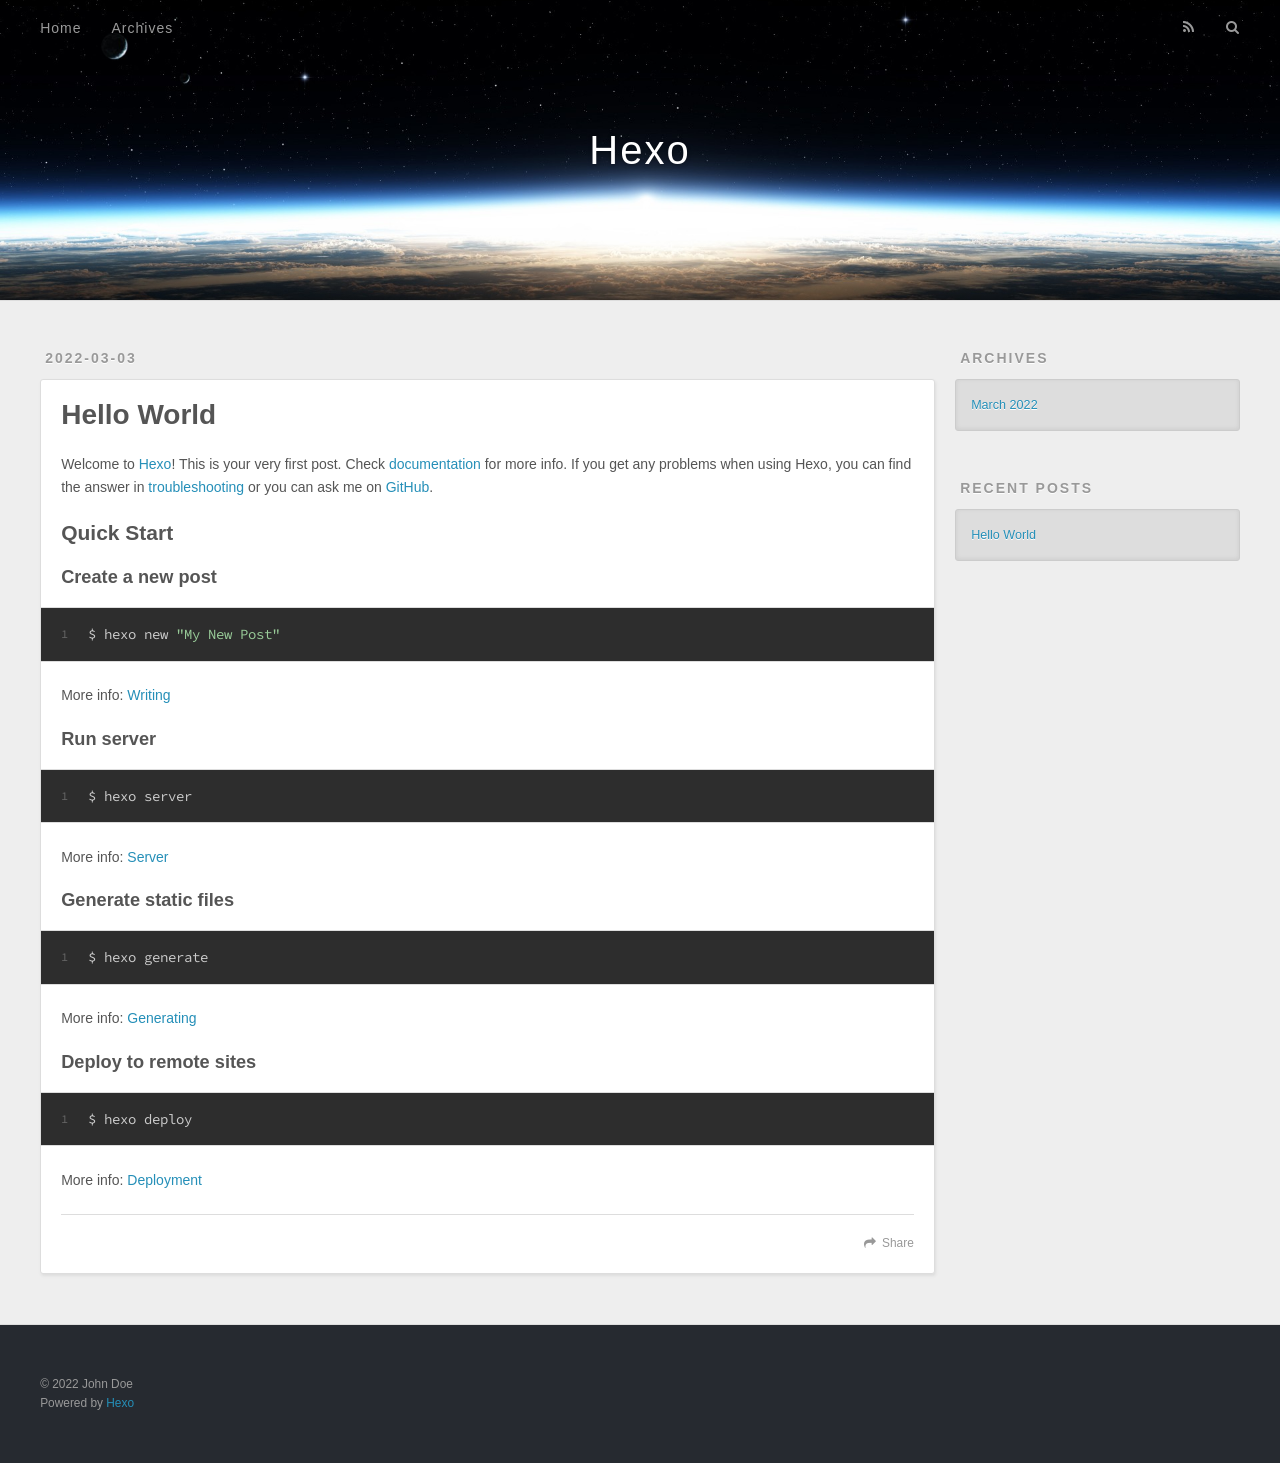
==== index.html @ c154c204 "Site updated: 2022-03-03 16:54:44" ====
<!DOCTYPE html>
<html>
<head>
  <meta charset="utf-8">
  

  
  <title>Hexo</title>
  <meta name="viewport" content="width=device-width, initial-scale=1, maximum-scale=1">
  <meta property="og:type" content="website">
<meta property="og:title" content="Hexo">
<meta property="og:url" content="http://example.com/index.html">
<meta property="og:site_name" content="Hexo">
<meta property="og:locale" content="en_US">
<meta property="article:author" content="John Doe">
<meta name="twitter:card" content="summary">
  
    <link rel="alternate" href="/atom.xml" title="Hexo" type="application/atom+xml">
  
  
    <link rel="icon" href="/favicon.png">
  
  
    <link href="//fonts.googleapis.com/css?family=Source+Code+Pro" rel="stylesheet" type="text/css">
  
  
<link rel="stylesheet" href="/css/style.css">

<meta name="generator" content="Hexo 5.4.1"></head>

<body>
  <div id="container">
    <div id="wrap">
      <header id="header">
  <div id="banner"></div>
  <div id="header-outer" class="outer">
    <div id="header-title" class="inner">
      <h1 id="logo-wrap">
        <a href="/" id="logo">Hexo</a>
      </h1>
      
    </div>
    <div id="header-inner" class="inner">
      <nav id="main-nav">
        <a id="main-nav-toggle" class="nav-icon"></a>
        
          <a class="main-nav-link" href="/">Home</a>
        
          <a class="main-nav-link" href="/archives">Archives</a>
        
      </nav>
      <nav id="sub-nav">
        
          <a id="nav-rss-link" class="nav-icon" href="/atom.xml" title="RSS Feed"></a>
        
        <a id="nav-search-btn" class="nav-icon" title="Search"></a>
      </nav>
      <div id="search-form-wrap">
        <form action="//google.com/search" method="get" accept-charset="UTF-8" class="search-form"><input type="search" name="q" class="search-form-input" placeholder="Search"><button type="submit" class="search-form-submit">&#xF002;</button><input type="hidden" name="sitesearch" value="http://example.com"></form>
      </div>
    </div>
  </div>
</header>
      <div class="outer">
        <section id="main">
  
    <article id="post-hello-world" class="article article-type-post" itemscope itemprop="blogPost">
  <div class="article-meta">
    <a href="/2022/03/03/hello-world/" class="article-date">
  <time datetime="2022-03-03T08:33:36.759Z" itemprop="datePublished">2022-03-03</time>
</a>
    
  </div>
  <div class="article-inner">
    
    
      <header class="article-header">
        
  
    <h1 itemprop="name">
      <a class="article-title" href="/2022/03/03/hello-world/">Hello World</a>
    </h1>
  

      </header>
    
    <div class="article-entry" itemprop="articleBody">
      
        <p>Welcome to <a target="_blank" rel="noopener" href="https://hexo.io/">Hexo</a>! This is your very first post. Check <a target="_blank" rel="noopener" href="https://hexo.io/docs/">documentation</a> for more info. If you get any problems when using Hexo, you can find the answer in <a target="_blank" rel="noopener" href="https://hexo.io/docs/troubleshooting.html">troubleshooting</a> or you can ask me on <a target="_blank" rel="noopener" href="https://github.com/hexojs/hexo/issues">GitHub</a>.</p>
<h2 id="Quick-Start"><a href="#Quick-Start" class="headerlink" title="Quick Start"></a>Quick Start</h2><h3 id="Create-a-new-post"><a href="#Create-a-new-post" class="headerlink" title="Create a new post"></a>Create a new post</h3><figure class="highlight bash"><table><tr><td class="gutter"><pre><span class="line">1</span><br></pre></td><td class="code"><pre><span class="line">$ hexo new <span class="string">&quot;My New Post&quot;</span></span><br></pre></td></tr></table></figure>

<p>More info: <a target="_blank" rel="noopener" href="https://hexo.io/docs/writing.html">Writing</a></p>
<h3 id="Run-server"><a href="#Run-server" class="headerlink" title="Run server"></a>Run server</h3><figure class="highlight bash"><table><tr><td class="gutter"><pre><span class="line">1</span><br></pre></td><td class="code"><pre><span class="line">$ hexo server</span><br></pre></td></tr></table></figure>

<p>More info: <a target="_blank" rel="noopener" href="https://hexo.io/docs/server.html">Server</a></p>
<h3 id="Generate-static-files"><a href="#Generate-static-files" class="headerlink" title="Generate static files"></a>Generate static files</h3><figure class="highlight bash"><table><tr><td class="gutter"><pre><span class="line">1</span><br></pre></td><td class="code"><pre><span class="line">$ hexo generate</span><br></pre></td></tr></table></figure>

<p>More info: <a target="_blank" rel="noopener" href="https://hexo.io/docs/generating.html">Generating</a></p>
<h3 id="Deploy-to-remote-sites"><a href="#Deploy-to-remote-sites" class="headerlink" title="Deploy to remote sites"></a>Deploy to remote sites</h3><figure class="highlight bash"><table><tr><td class="gutter"><pre><span class="line">1</span><br></pre></td><td class="code"><pre><span class="line">$ hexo deploy</span><br></pre></td></tr></table></figure>

<p>More info: <a target="_blank" rel="noopener" href="https://hexo.io/docs/one-command-deployment.html">Deployment</a></p>

      
    </div>
    <footer class="article-footer">
      <a data-url="http://example.com/2022/03/03/hello-world/" data-id="cl0ar4oyp0000scsset8o6b1f" class="article-share-link">Share</a>
      
      
    </footer>
  </div>
  
</article>


  


</section>
        
          <aside id="sidebar">
  
    

  
    

  
    
  
    
  <div class="widget-wrap">
    <h3 class="widget-title">Archives</h3>
    <div class="widget">
      <ul class="archive-list"><li class="archive-list-item"><a class="archive-list-link" href="/archives/2022/03/">March 2022</a></li></ul>
    </div>
  </div>


  
    
  <div class="widget-wrap">
    <h3 class="widget-title">Recent Posts</h3>
    <div class="widget">
      <ul>
        
          <li>
            <a href="/2022/03/03/hello-world/">Hello World</a>
          </li>
        
      </ul>
    </div>
  </div>

  
</aside>
        
      </div>
      <footer id="footer">
  
  <div class="outer">
    <div id="footer-info" class="inner">
      &copy; 2022 John Doe<br>
      Powered by <a href="http://hexo.io/" target="_blank">Hexo</a>
    </div>
  </div>
</footer>
    </div>
    <nav id="mobile-nav">
  
    <a href="/" class="mobile-nav-link">Home</a>
  
    <a href="/archives" class="mobile-nav-link">Archives</a>
  
</nav>
    

<script src="//ajax.googleapis.com/ajax/libs/jquery/2.0.3/jquery.min.js"></script>


  
<link rel="stylesheet" href="/fancybox/jquery.fancybox.css">

  
<script src="/fancybox/jquery.fancybox.pack.js"></script>




<script src="/js/script.js"></script>




  </div>
</body>
</html>
---- css/style.css ----
body {
  width: 100%;
}
body:before,
body:after {
  content: "";
  display: table;
}
body:after {
  clear: both;
}
html,
body,
div,
span,
applet,
object,
iframe,
h1,
h2,
h3,
h4,
h5,
h6,
p,
blockquote,
pre,
a,
abbr,
acronym,
address,
big,
cite,
code,
del,
dfn,
em,
img,
ins,
kbd,
q,
s,
samp,
small,
strike,
strong,
sub,
sup,
tt,
var,
dl,
dt,
dd,
ol,
ul,
li,
fieldset,
form,
label,
legend,
table,
caption,
tbody,
tfoot,
thead,
tr,
th,
td {
  margin: 0;
  padding: 0;
  border: 0;
  outline: 0;
  font-weight: inherit;
  font-style: inherit;
  font-family: inherit;
  font-size: 100%;
  vertical-align: baseline;
}
body {
  line-height: 1;
  color: #000;
  background: #fff;
}
ol,
ul {
  list-style: none;
}
table {
  border-collapse: separate;
  border-spacing: 0;
  vertical-align: middle;
}
caption,
th,
td {
  text-align: left;
  font-weight: normal;
  vertical-align: middle;
}
a img {
  border: none;
}
input,
button {
  margin: 0;
  padding: 0;
}
input::-moz-focus-inner,
button::-moz-focus-inner {
  border: 0;
  padding: 0;
}
@font-face {
  font-family: FontAwesome;
  font-style: normal;
  font-weight: normal;
  src: url("fonts/fontawesome-webfont.eot?v=#4.0.3");
  src: url("fonts/fontawesome-webfont.eot?#iefix&v=#4.0.3") format("embedded-opentype"), url("fonts/fontawesome-webfont.woff?v=#4.0.3") format("woff"), url("fonts/fontawesome-webfont.ttf?v=#4.0.3") format("truetype"), url("fonts/fontawesome-webfont.svg#fontawesomeregular?v=#4.0.3") format("svg");
}
html,
body,
#container {
  height: 100%;
}
body {
  background: #eee;
  font: 14px -apple-system, BlinkMacSystemFont, "Segoe UI", "Roboto", "Oxygen", "Ubuntu", "Cantarell", "Fira Sans", "Droid Sans", "Helvetica Neue", sans-serif;
  -webkit-text-size-adjust: 100%;
}
.outer {
  max-width: 1220px;
  margin: 0 auto;
  padding: 0 20px;
}
.outer:before,
.outer:after {
  content: "";
  display: table;
}
.outer:after {
  clear: both;
}
.inner {
  display: inline;
  float: left;
  width: 98.33333333333333%;
  margin: 0 0.833333333333333%;
}
.left,
.alignleft {
  float: left;
}
.right,
.alignright {
  float: right;
}
.clear {
  clear: both;
}
#container {
  position: relative;
}
.mobile-nav-on {
  overflow: hidden;
}
#wrap {
  height: 100%;
  width: 100%;
  position: absolute;
  top: 0;
  left: 0;
  -webkit-transition: 0.2s ease-out;
  -moz-transition: 0.2s ease-out;
  -ms-transition: 0.2s ease-out;
  transition: 0.2s ease-out;
  z-index: 1;
  background: #eee;
}
.mobile-nav-on #wrap {
  left: 280px;
}
@media screen and (min-width: 768px) {
  #main {
    display: inline;
    float: left;
    width: 73.33333333333333%;
    margin: 0 0.833333333333333%;
  }
}
.article-date,
.article-category-link,
.archive-year,
.widget-title {
  text-decoration: none;
  text-transform: uppercase;
  letter-spacing: 2px;
  color: #999;
  margin-bottom: 1em;
  margin-left: 5px;
  line-height: 1em;
  text-shadow: 0 1px #fff;
  font-weight: bold;
}
.article-inner,
.archive-article-inner {
  background: #fff;
  -webkit-box-shadow: 1px 2px 3px #ddd;
  box-shadow: 1px 2px 3px #ddd;
  border: 1px solid #ddd;
  border-radius: 3px;
}
.article-entry h1,
.widget h1 {
  font-size: 2em;
}
.article-entry h2,
.widget h2 {
  font-size: 1.5em;
}
.article-entry h3,
.widget h3 {
  font-size: 1.3em;
}
.article-entry h4,
.widget h4 {
  font-size: 1.2em;
}
.article-entry h5,
.widget h5 {
  font-size: 1em;
}
.article-entry h6,
.widget h6 {
  font-size: 1em;
  color: #999;
}
.article-entry hr,
.widget hr {
  border: 1px dashed #ddd;
}
.article-entry strong,
.widget strong {
  font-weight: bold;
}
.article-entry em,
.widget em,
.article-entry cite,
.widget cite {
  font-style: italic;
}
.article-entry sup,
.widget sup,
.article-entry sub,
.widget sub {
  font-size: 0.75em;
  line-height: 0;
  position: relative;
  vertical-align: baseline;
}
.article-entry sup,
.widget sup {
  top: -0.5em;
}
.article-entry sub,
.widget sub {
  bottom: -0.2em;
}
.article-entry small,
.widget small {
  font-size: 0.85em;
}
.article-entry acronym,
.widget acronym,
.article-entry abbr,
.widget abbr {
  border-bottom: 1px dotted;
}
.article-entry ul,
.widget ul,
.article-entry ol,
.widget ol,
.article-entry dl,
.widget dl {
  margin: 0 20px;
  line-height: 1.6em;
}
.article-entry ul ul,
.widget ul ul,
.article-entry ol ul,
.widget ol ul,
.article-entry ul ol,
.widget ul ol,
.article-entry ol ol,
.widget ol ol {
  margin-top: 0;
  margin-bottom: 0;
}
.article-entry ul,
.widget ul {
  list-style: disc;
}
.article-entry ol,
.widget ol {
  list-style: decimal;
}
.article-entry dt,
.widget dt {
  font-weight: bold;
}
#header {
  height: 300px;
  position: relative;
  border-bottom: 1px solid #ddd;
}
#header:before,
#header:after {
  content: "";
  position: absolute;
  left: 0;
  right: 0;
  height: 40px;
}
#header:before {
  top: 0;
  background: -webkit-linear-gradient(rgba(0,0,0,0.2), transparent);
  background: -moz-linear-gradient(rgba(0,0,0,0.2), transparent);
  background: -ms-linear-gradient(rgba(0,0,0,0.2), transparent);
  background: linear-gradient(rgba(0,0,0,0.2), transparent);
}
#header:after {
  bottom: 0;
  background: -webkit-linear-gradient(transparent, rgba(0,0,0,0.2));
  background: -moz-linear-gradient(transparent, rgba(0,0,0,0.2));
  background: -ms-linear-gradient(transparent, rgba(0,0,0,0.2));
  background: linear-gradient(transparent, rgba(0,0,0,0.2));
}
#header-outer {
  height: 100%;
  position: relative;
}
#header-inner {
  position: relative;
  overflow: hidden;
}
#banner {
  position: absolute;
  top: 0;
  left: 0;
  width: 100%;
  height: 100%;
  background: url("images/banner.jpg") center #000;
  -webkit-background-size: cover;
  -moz-background-size: cover;
  background-size: cover;
  z-index: -1;
}
#header-title {
  text-align: center;
  height: 40px;
  position: absolute;
  top: 50%;
  left: 0;
  margin-top: -20px;
}
#logo,
#subtitle {
  text-decoration: none;
  color: #fff;
  font-weight: 300;
  text-shadow: 0 1px 4px rgba(0,0,0,0.3);
}
#logo {
  font-size: 40px;
  line-height: 40px;
  letter-spacing: 2px;
}
#subtitle {
  font-size: 16px;
  line-height: 16px;
  letter-spacing: 1px;
}
#subtitle-wrap {
  margin-top: 16px;
}
#main-nav {
  float: left;
  margin-left: -15px;
}
.nav-icon,
.main-nav-link {
  float: left;
  color: #fff;
  opacity: 0.6;
  text-decoration: none;
  text-shadow: 0 1px rgba(0,0,0,0.2);
  -webkit-transition: opacity 0.2s;
  -moz-transition: opacity 0.2s;
  -ms-transition: opacity 0.2s;
  transition: opacity 0.2s;
  display: block;
  padding: 20px 15px;
}
.nav-icon:hover,
.main-nav-link:hover {
  opacity: 1;
}
.nav-icon {
  font-family: FontAwesome;
  text-align: center;
  font-size: 14px;
  width: 14px;
  height: 14px;
  padding: 20px 15px;
  position: relative;
  cursor: pointer;
}
.main-nav-link {
  font-weight: 300;
  letter-spacing: 1px;
}
@media screen and (max-width: 479px) {
  .main-nav-link {
    display: none;
  }
}
#main-nav-toggle {
  display: none;
}
#main-nav-toggle:before {
  content: "\f0c9";
}
@media screen and (max-width: 479px) {
  #main-nav-toggle {
    display: block;
  }
}
#sub-nav {
  float: right;
  margin-right: -15px;
}
#nav-rss-link:before {
  content: "\f09e";
}
#nav-search-btn:before {
  content: "\f002";
}
#search-form-wrap {
  position: absolute;
  top: 15px;
  width: 150px;
  height: 30px;
  right: -150px;
  opacity: 0;
  -webkit-transition: 0.2s ease-out;
  -moz-transition: 0.2s ease-out;
  -ms-transition: 0.2s ease-out;
  transition: 0.2s ease-out;
}
#search-form-wrap.on {
  opacity: 1;
  right: 0;
}
@media screen and (max-width: 479px) {
  #search-form-wrap {
    width: 100%;
    right: -100%;
  }
}
.search-form {
  position: absolute;
  top: 0;
  left: 0;
  right: 0;
  background: #fff;
  padding: 5px 15px;
  border-radius: 15px;
  -webkit-box-shadow: 0 0 10px rgba(0,0,0,0.3);
  box-shadow: 0 0 10px rgba(0,0,0,0.3);
}
.search-form-input {
  border: none;
  background: none;
  color: #555;
  width: 100%;
  font: 13px -apple-system, BlinkMacSystemFont, "Segoe UI", "Roboto", "Oxygen", "Ubuntu", "Cantarell", "Fira Sans", "Droid Sans", "Helvetica Neue", sans-serif;
  outline: none;
}
.search-form-input::-webkit-search-results-decoration,
.search-form-input::-webkit-search-cancel-button {
  -webkit-appearance: none;
}
.search-form-submit {
  position: absolute;
  top: 50%;
  right: 10px;
  margin-top: -7px;
  font: 13px FontAwesome;
  border: none;
  background: none;
  color: #bbb;
  cursor: pointer;
}
.search-form-submit:hover,
.search-form-submit:focus {
  color: #777;
}
.article {
  margin: 50px 0;
}
.article-inner {
  overflow: hidden;
}
.article-meta:before,
.article-meta:after {
  content: "";
  display: table;
}
.article-meta:after {
  clear: both;
}
.article-date {
  float: left;
}
.article-category {
  float: left;
  line-height: 1em;
  color: #ccc;
  text-shadow: 0 1px #fff;
  margin-left: 8px;
}
.article-category:before {
  content: "\2022";
}
.article-category-link {
  margin: 0 12px 1em;
}
.article-header {
  padding: 20px 20px 0;
}
.article-title {
  text-decoration: none;
  font-size: 2em;
  font-weight: bold;
  color: #555;
  line-height: 1.1em;
  -webkit-transition: color 0.2s;
  -moz-transition: color 0.2s;
  -ms-transition: color 0.2s;
  transition: color 0.2s;
}
a.article-title:hover {
  color: #258fb8;
}
.article-entry {
  color: #555;
  padding: 0 20px;
}
.article-entry:before,
.article-entry:after {
  content: "";
  display: table;
}
.article-entry:after {
  clear: both;
}
.article-entry p,
.article-entry table {
  line-height: 1.6em;
  margin: 1.6em 0;
}
.article-entry h1,
.article-entry h2,
.article-entry h3,
.article-entry h4,
.article-entry h5,
.article-entry h6 {
  font-weight: bold;
}
.article-entry h1,
.article-entry h2,
.article-entry h3,
.article-entry h4,
.article-entry h5,
.article-entry h6 {
  line-height: 1.1em;
  margin: 1.1em 0;
}
.article-entry a {
  color: #258fb8;
  text-decoration: none;
}
.article-entry a:hover {
  text-decoration: underline;
}
.article-entry ul,
.article-entry ol,
.article-entry dl {
  margin-top: 1.6em;
  margin-bottom: 1.6em;
}
.article-entry img,
.article-entry video {
  max-width: 100%;
  height: auto;
  display: block;
  margin: auto;
}
.article-entry iframe {
  border: none;
}
.article-entry table {
  width: 100%;
  border-collapse: collapse;
  border-spacing: 0;
}
.article-entry th {
  font-weight: bold;
  border-bottom: 3px solid #ddd;
  padding-bottom: 0.5em;
}
.article-entry td {
  border-bottom: 1px solid #ddd;
  padding: 10px 0;
}
.article-entry blockquote {
  font-family: Georgia, "Times New Roman", serif;
  font-size: 1.4em;
  margin: 1.6em 20px;
  text-align: center;
}
.article-entry blockquote footer {
  font-size: 14px;
  margin: 1.6em 0;
  font-family: -apple-system, BlinkMacSystemFont, "Segoe UI", "Roboto", "Oxygen", "Ubuntu", "Cantarell", "Fira Sans", "Droid Sans", "Helvetica Neue", sans-serif;
}
.article-entry blockquote footer cite:before {
  content: "—";
  padding: 0 0.5em;
}
.article-entry .pullquote {
  text-align: left;
  width: 45%;
  margin: 0;
}
.article-entry .pullquote.left {
  margin-left: 0.5em;
  margin-right: 1em;
}
.article-entry .pullquote.right {
  margin-right: 0.5em;
  margin-left: 1em;
}
.article-entry .caption {
  color: #999;
  display: block;
  font-size: 0.9em;
  margin-top: 0.5em;
  position: relative;
  text-align: center;
}
.article-entry .video-container {
  position: relative;
  padding-top: 56.25%;
  height: 0;
  overflow: hidden;
}
.article-entry .video-container iframe,
.article-entry .video-container object,
.article-entry .video-container embed {
  position: absolute;
  top: 0;
  left: 0;
  width: 100%;
  height: 100%;
  margin-top: 0;
}
.article-more-link a {
  display: inline-block;
  line-height: 1em;
  padding: 6px 15px;
  border-radius: 15px;
  background: #eee;
  color: #999;
  text-shadow: 0 1px #fff;
  text-decoration: none;
}
.article-more-link a:hover {
  background: #258fb8;
  color: #fff;
  text-decoration: none;
  text-shadow: 0 1px #1e7293;
}
.article-footer {
  font-size: 0.85em;
  line-height: 1.6em;
  border-top: 1px solid #ddd;
  padding-top: 1.6em;
  margin: 0 20px 20px;
}
.article-footer:before,
.article-footer:after {
  content: "";
  display: table;
}
.article-footer:after {
  clear: both;
}
.article-footer a {
  color: #999;
  text-decoration: none;
}
.article-footer a:hover {
  color: #555;
}
.article-tag-list-item {
  float: left;
  margin-right: 10px;
}
.article-tag-list-link:before {
  content: "#";
}
.article-comment-link {
  float: right;
}
.article-comment-link:before {
  content: "\f075";
  font-family: FontAwesome;
  padding-right: 8px;
}
.article-share-link {
  cursor: pointer;
  float: right;
  margin-left: 20px;
}
.article-share-link:before {
  content: "\f064";
  font-family: FontAwesome;
  padding-right: 6px;
}
#article-nav {
  position: relative;
}
#article-nav:before,
#article-nav:after {
  content: "";
  display: table;
}
#article-nav:after {
  clear: both;
}
@media screen and (min-width: 768px) {
  #article-nav {
    margin: 50px 0;
  }
  #article-nav:before {
    width: 8px;
    height: 8px;
    position: absolute;
    top: 50%;
    left: 50%;
    margin-top: -4px;
    margin-left: -4px;
    content: "";
    border-radius: 50%;
    background: #ddd;
    -webkit-box-shadow: 0 1px 2px #fff;
    box-shadow: 0 1px 2px #fff;
  }
}
.article-nav-link-wrap {
  text-decoration: none;
  text-shadow: 0 1px #fff;
  color: #999;
  -webkit-box-sizing: border-box;
  -moz-box-sizing: border-box;
  box-sizing: border-box;
  margin-top: 50px;
  text-align: center;
  display: block;
}
.article-nav-link-wrap:hover {
  color: #555;
}
@media screen and (min-width: 768px) {
  .article-nav-link-wrap {
    width: 50%;
    margin-top: 0;
  }
}
@media screen and (min-width: 768px) {
  #article-nav-newer {
    float: left;
    text-align: right;
    padding-right: 20px;
  }
}
@media screen and (min-width: 768px) {
  #article-nav-older {
    float: right;
    text-align: left;
    padding-left: 20px;
  }
}
.article-nav-caption {
  text-transform: uppercase;
  letter-spacing: 2px;
  color: #ddd;
  line-height: 1em;
  font-weight: bold;
}
#article-nav-newer .article-nav-caption {
  margin-right: -2px;
}
.article-nav-title {
  font-size: 0.85em;
  line-height: 1.6em;
  margin-top: 0.5em;
}
.article-share-box {
  position: absolute;
  display: none;
  background: #fff;
  -webkit-box-shadow: 1px 2px 10px rgba(0,0,0,0.2);
  box-shadow: 1px 2px 10px rgba(0,0,0,0.2);
  border-radius: 3px;
  margin-left: -145px;
  overflow: hidden;
  z-index: 1;
}
.article-share-box.on {
  display: block;
}
.article-share-input {
  width: 100%;
  background: none;
  -webkit-box-sizing: border-box;
  -moz-box-sizing: border-box;
  box-sizing: border-box;
  font: 14px -apple-system, BlinkMacSystemFont, "Segoe UI", "Roboto", "Oxygen", "Ubuntu", "Cantarell", "Fira Sans", "Droid Sans", "Helvetica Neue", sans-serif;
  padding: 0 15px;
  color: #555;
  outline: none;
  border: 1px solid #ddd;
  border-radius: 3px 3px 0 0;
  height: 36px;
  line-height: 36px;
}
.article-share-links {
  background: #eee;
}
.article-share-links:before,
.article-share-links:after {
  content: "";
  display: table;
}
.article-share-links:after {
  clear: both;
}
.article-share-twitter,
.article-share-facebook,
.article-share-pinterest,
.article-share-google {
  width: 50px;
  height: 36px;
  display: block;
  float: left;
  position: relative;
  color: #999;
  text-shadow: 0 1px #fff;
}
.article-share-twitter:before,
.article-share-facebook:before,
.article-share-pinterest:before,
.article-share-google:before {
  font-size: 20px;
  font-family: FontAwesome;
  width: 20px;
  height: 20px;
  position: absolute;
  top: 50%;
  left: 50%;
  margin-top: -10px;
  margin-left: -10px;
  text-align: center;
}
.article-share-twitter:hover,
.article-share-facebook:hover,
.article-share-pinterest:hover,
.article-share-google:hover {
  color: #fff;
}
.article-share-twitter:before {
  content: "\f099";
}
.article-share-twitter:hover {
  background: #00aced;
  text-shadow: 0 1px #008abe;
}
.article-share-facebook:before {
  content: "\f09a";
}
.article-share-facebook:hover {
  background: #3b5998;
  text-shadow: 0 1px #2f477a;
}
.article-share-pinterest:before {
  content: "\f0d2";
}
.article-share-pinterest:hover {
  background: #cb2027;
  text-shadow: 0 1px #a21a1f;
}
.article-share-google:before {
  content: "\f0d5";
}
.article-share-google:hover {
  background: #dd4b39;
  text-shadow: 0 1px #be3221;
}
.article-gallery {
  background: #000;
  position: relative;
}
.article-gallery-photos {
  position: relative;
  overflow: hidden;
}
.article-gallery-img {
  display: none;
  max-width: 100%;
}
.article-gallery-img:first-child {
  display: block;
}
.article-gallery-img.loaded {
  position: absolute;
  display: block;
}
.article-gallery-img img {
  display: block;
  max-width: 100%;
  margin: 0 auto;
}
#comments {
  background: #fff;
  -webkit-box-shadow: 1px 2px 3px #ddd;
  box-shadow: 1px 2px 3px #ddd;
  padding: 20px;
  border: 1px solid #ddd;
  border-radius: 3px;
  margin: 50px 0;
}
#comments a {
  color: #258fb8;
}
.archives-wrap {
  margin: 50px 0;
}
.archives:before,
.archives:after {
  content: "";
  display: table;
}
.archives:after {
  clear: both;
}
.archive-year-wrap {
  margin-bottom: 1em;
}
.archives {
  -webkit-column-gap: 10px;
  -moz-column-gap: 10px;
  column-gap: 10px;
}
@media screen and (min-width: 480px) and (max-width: 767px) {
  .archives {
    -webkit-column-count: 2;
    -moz-column-count: 2;
    column-count: 2;
  }
}
@media screen and (min-width: 768px) {
  .archives {
    -webkit-column-count: 3;
    -moz-column-count: 3;
    column-count: 3;
  }
}
.archive-article {
  -webkit-column-break-inside: avoid;
  page-break-inside: avoid;
  overflow: hidden;
  break-inside: avoid-column;
}
.archive-article-inner {
  padding: 10px;
  margin-bottom: 15px;
}
.archive-article-title {
  text-decoration: none;
  font-weight: bold;
  color: #555;
  -webkit-transition: color 0.2s;
  -moz-transition: color 0.2s;
  -ms-transition: color 0.2s;
  transition: color 0.2s;
  line-height: 1.6em;
}
.archive-article-title:hover {
  color: #258fb8;
}
.archive-article-footer {
  margin-top: 1em;
}
.archive-article-date {
  color: #999;
  text-decoration: none;
  font-size: 0.85em;
  line-height: 1em;
  margin-bottom: 0.5em;
  display: block;
}
#page-nav {
  margin: 50px auto;
  background: #fff;
  -webkit-box-shadow: 1px 2px 3px #ddd;
  box-shadow: 1px 2px 3px #ddd;
  border: 1px solid #ddd;
  border-radius: 3px;
  text-align: center;
  color: #999;
  overflow: hidden;
}
#page-nav:before,
#page-nav:after {
  content: "";
  display: table;
}
#page-nav:after {
  clear: both;
}
#page-nav a,
#page-nav span {
  padding: 10px 20px;
  line-height: 1;
  height: 2ex;
}
#page-nav a {
  color: #999;
  text-decoration: none;
}
#page-nav a:hover {
  background: #999;
  color: #fff;
}
#page-nav .prev {
  float: left;
}
#page-nav .next {
  float: right;
}
#page-nav .page-number {
  display: inline-block;
}
@media screen and (max-width: 479px) {
  #page-nav .page-number {
    display: none;
  }
}
#page-nav .current {
  color: #555;
  font-weight: bold;
}
#page-nav .space {
  color: #ddd;
}
#footer {
  background: #262a30;
  padding: 50px 0;
  border-top: 1px solid #ddd;
  color: #999;
}
#footer a {
  color: #258fb8;
  text-decoration: none;
}
#footer a:hover {
  text-decoration: underline;
}
#footer-info {
  line-height: 1.6em;
  font-size: 0.85em;
}
.article-entry pre,
.article-entry .highlight {
  background: #2d2d2d;
  margin: 0 -20px;
  padding: 15px 20px;
  border-style: solid;
  border-color: #ddd;
  border-width: 1px 0;
  overflow: auto;
  color: #ccc;
  line-height: 22.400000000000002px;
}
.article-entry .highlight .gutter pre,
.article-entry .gist .gist-file .gist-data .line-numbers {
  color: #666;
  font-size: 0.85em;
}
.article-entry pre,
.article-entry code {
  font-family: "Source Code Pro", Consolas, Monaco, Menlo, Consolas, monospace;
}
.article-entry code {
  background: #eee;
  text-shadow: 0 1px #fff;
  padding: 0 0.3em;
}
.article-entry pre code {
  background: none;
  text-shadow: none;
  padding: 0;
}
.article-entry .highlight pre {
  border: none;
  margin: 0;
  padding: 0;
}
.article-entry .highlight table {
  margin: 0;
  width: auto;
}
.article-entry .highlight td {
  border: none;
  padding: 0;
}
.article-entry .highlight figcaption {
  font-size: 0.85em;
  color: #999;
  line-height: 1em;
  margin-bottom: 1em;
}
.article-entry .highlight figcaption:before,
.article-entry .highlight figcaption:after {
  content: "";
  display: table;
}
.article-entry .highlight figcaption:after {
  clear: both;
}
.article-entry .highlight figcaption a {
  float: right;
}
.article-entry .highlight .gutter pre {
  text-align: right;
  padding-right: 20px;
}
.article-entry .highlight .line {
  height: 22.400000000000002px;
}
.article-entry .highlight .line.marked {
  background: #515151;
}
.article-entry .gist {
  margin: 0 -20px;
  border-style: solid;
  border-color: #ddd;
  border-width: 1px 0;
  background: #2d2d2d;
  padding: 15px 20px 15px 0;
}
.article-entry .gist .gist-file {
  border: none;
  font-family: "Source Code Pro", Consolas, Monaco, Menlo, Consolas, monospace;
  margin: 0;
}
.article-entry .gist .gist-file .gist-data {
  background: none;
  border: none;
}
.article-entry .gist .gist-file .gist-data .line-numbers {
  background: none;
  border: none;
  padding: 0 20px 0 0;
}
.article-entry .gist .gist-file .gist-data .line-data {
  padding: 0 !important;
}
.article-entry .gist .gist-file .highlight {
  margin: 0;
  padding: 0;
  border: none;
}
.article-entry .gist .gist-file .gist-meta {
  background: #2d2d2d;
  color: #999;
  font: 0.85em -apple-system, BlinkMacSystemFont, "Segoe UI", "Roboto", "Oxygen", "Ubuntu", "Cantarell", "Fira Sans", "Droid Sans", "Helvetica Neue", sans-serif;
  text-shadow: 0 0;
  padding: 0;
  margin-top: 1em;
  margin-left: 20px;
}
.article-entry .gist .gist-file .gist-meta a {
  color: #258fb8;
  font-weight: normal;
}
.article-entry .gist .gist-file .gist-meta a:hover {
  text-decoration: underline;
}
pre .comment,
pre .title {
  color: #999;
}
pre .variable,
pre .attribute,
pre .tag,
pre .regexp,
pre .ruby .constant,
pre .xml .tag .title,
pre .xml .pi,
pre .xml .doctype,
pre .html .doctype,
pre .css .id,
pre .css .class,
pre .css .pseudo {
  color: #f2777a;
}
pre .number,
pre .preprocessor,
pre .built_in,
pre .literal,
pre .params,
pre .constant {
  color: #f99157;
}
pre .class,
pre .ruby .class .title,
pre .css .rules .attribute {
  color: #9c9;
}
pre .string,
pre .value,
pre .inheritance,
pre .header,
pre .ruby .symbol,
pre .xml .cdata {
  color: #9c9;
}
pre .css .hexcolor {
  color: #6cc;
}
pre .function,
pre .python .decorator,
pre .python .title,
pre .ruby .function .title,
pre .ruby .title .keyword,
pre .perl .sub,
pre .javascript .title,
pre .coffeescript .title {
  color: #69c;
}
pre .keyword,
pre .javascript .function {
  color: #c9c;
}
@media screen and (max-width: 479px) {
  #mobile-nav {
    position: absolute;
    top: 0;
    left: 0;
    width: 280px;
    height: 100%;
    background: #191919;
    border-right: 1px solid #fff;
  }
}
@media screen and (max-width: 479px) {
  .mobile-nav-link {
    display: block;
    color: #999;
    text-decoration: none;
    padding: 15px 20px;
    font-weight: bold;
  }
  .mobile-nav-link:hover {
    color: #fff;
  }
}
@media screen and (min-width: 768px) {
  #sidebar {
    display: inline;
    float: left;
    width: 23.333333333333332%;
    margin: 0 0.833333333333333%;
  }
}
.widget-wrap {
  margin: 50px 0;
}
.widget {
  color: #777;
  text-shadow: 0 1px #fff;
  background: #ddd;
  -webkit-box-shadow: 0 -1px 4px #ccc inset;
  box-shadow: 0 -1px 4px #ccc inset;
  border: 1px solid #ccc;
  padding: 15px;
  border-radius: 3px;
}
.widget a {
  color: #258fb8;
  text-decoration: none;
}
.widget a:hover {
  text-decoration: underline;
}
.widget ul ul,
.widget ol ul,
.widget dl ul,
.widget ul ol,
.widget ol ol,
.widget dl ol,
.widget ul dl,
.widget ol dl,
.widget dl dl {
  margin-left: 15px;
  list-style: disc;
}
.widget {
  line-height: 1.6em;
  word-wrap: break-word;
  font-size: 0.9em;
}
.widget ul,
.widget ol {
  list-style: none;
  margin: 0;
}
.widget ul ul,
.widget ol ul,
.widget ul ol,
.widget ol ol {
  margin: 0 20px;
}
.widget ul ul,
.widget ol ul {
  list-style: disc;
}
.widget ul ol,
.widget ol ol {
  list-style: decimal;
}
.category-list-count,
.tag-list-count,
.archive-list-count {
  padding-left: 5px;
  color: #999;
  font-size: 0.85em;
}
.category-list-count:before,
.tag-list-count:before,
.archive-list-count:before {
  content: "(";
}
.category-list-count:after,
.tag-list-count:after,
.archive-list-count:after {
  content: ")";
}
.tagcloud a {
  margin-right: 5px;
  display: inline-block;
}
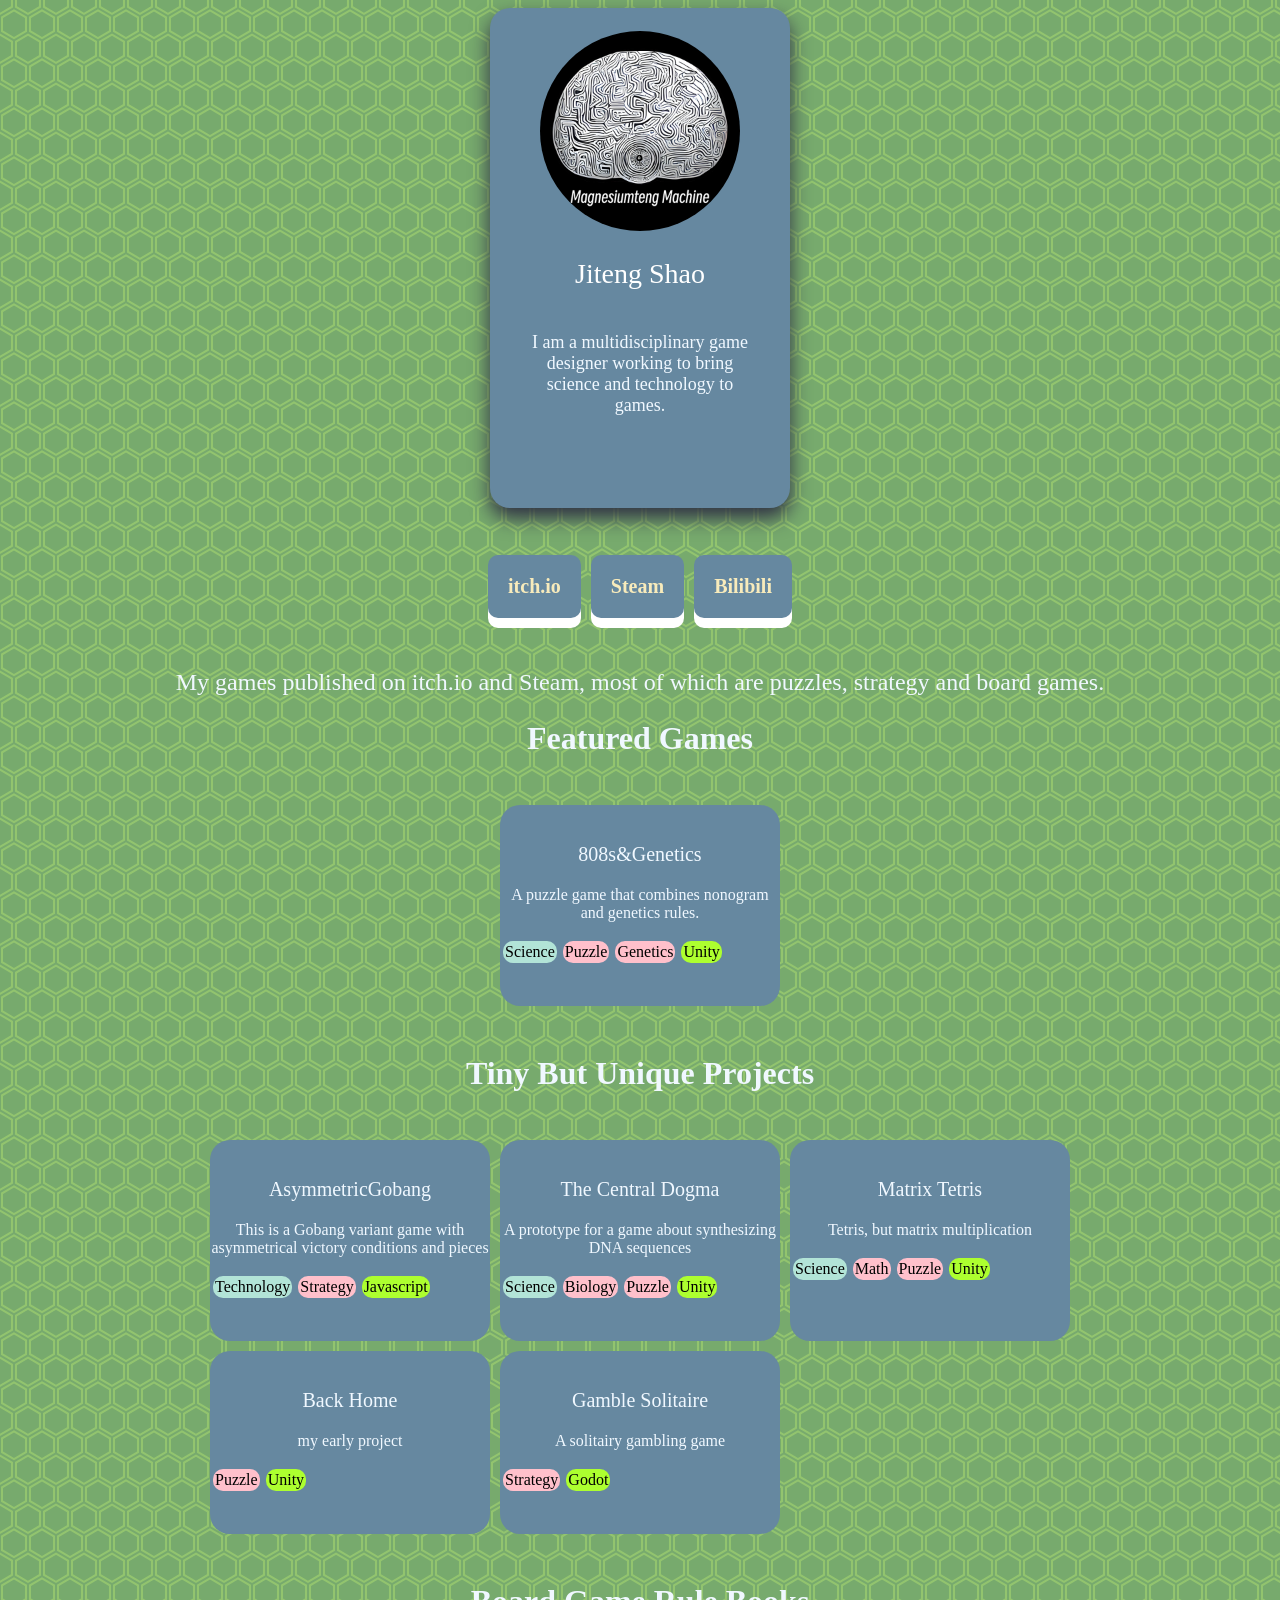
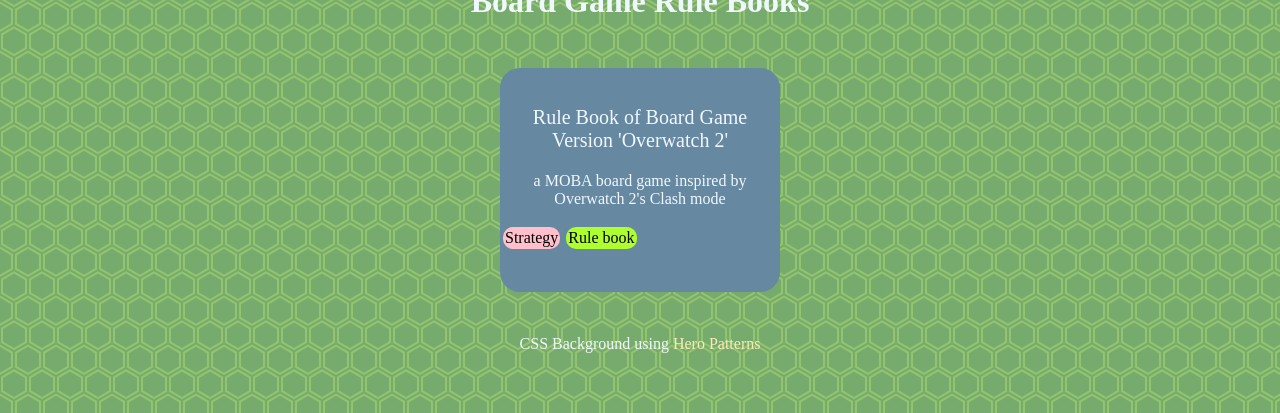
==== commit 7bfdbeb8: "index file" ====
--- a/index.html
+++ b/index.html
@@ -1,196 +1,227 @@
-<!DOCTYPE html>
-<html>
-<head>
-  <meta charset="utf-8">
-  
-
-  
-  <title>Hexo</title>
-  <meta name="viewport" content="width=device-width, initial-scale=1, maximum-scale=1">
-  <meta property="og:type" content="website">
-<meta property="og:title" content="Hexo">
-<meta property="og:url" content="http://example.com/index.html">
-<meta property="og:site_name" content="Hexo">
-<meta property="og:locale" content="en_US">
-<meta property="article:author" content="John Doe">
-<meta name="twitter:card" content="summary">
-  
-    <link rel="alternate" href="/atom.xml" title="Hexo" type="application/atom+xml">
-  
-  
-    <link rel="icon" href="/favicon.png">
-  
-  
-    <link href="//fonts.googleapis.com/css?family=Source+Code+Pro" rel="stylesheet" type="text/css">
-  
-  
-<link rel="stylesheet" href="/css/style.css">
-
-<meta name="generator" content="Hexo 5.4.1"></head>
-
-<body>
-  <div id="container">
-    <div id="wrap">
-      <header id="header">
-  <div id="banner"></div>
-  <div id="header-outer" class="outer">
-    <div id="header-title" class="inner">
-      <h1 id="logo-wrap">
-        <a href="/" id="logo">Hexo</a>
-      </h1>
-      
-    </div>
-    <div id="header-inner" class="inner">
-      <nav id="main-nav">
-        <a id="main-nav-toggle" class="nav-icon"></a>
-        
-          <a class="main-nav-link" href="/">Home</a>
-        
-          <a class="main-nav-link" href="/archives">Archives</a>
-        
-      </nav>
-      <nav id="sub-nav">
-        
-          <a id="nav-rss-link" class="nav-icon" href="/atom.xml" title="RSS Feed"></a>
-        
-        <a id="nav-search-btn" class="nav-icon" title="Search"></a>
-      </nav>
-      <div id="search-form-wrap">
-        <form action="//google.com/search" method="get" accept-charset="UTF-8" class="search-form"><input type="search" name="q" class="search-form-input" placeholder="Search"><button type="submit" class="search-form-submit">&#xF002;</button><input type="hidden" name="sitesearch" value="http://example.com"></form>
-      </div>
-    </div>
-  </div>
-</header>
-      <div class="outer">
-        <section id="main">
-  
-    <article id="post-hello-world" class="article article-type-post" itemscope itemprop="blogPost">
-  <div class="article-meta">
-    <a href="/2022/03/03/hello-world/" class="article-date">
-  <time datetime="2022-03-03T08:33:36.759Z" itemprop="datePublished">2022-03-03</time>
-</a>
-    
-  </div>
-  <div class="article-inner">
-    
-    
-      <header class="article-header">
-        
-  
-    <h1 itemprop="name">
-      <a class="article-title" href="/2022/03/03/hello-world/">Hello World</a>
-    </h1>
-  
-
-      </header>
-    
-    <div class="article-entry" itemprop="articleBody">
-      
-        <p>Welcome to <a target="_blank" rel="noopener" href="https://hexo.io/">Hexo</a>! This is your very first post. Check <a target="_blank" rel="noopener" href="https://hexo.io/docs/">documentation</a> for more info. If you get any problems when using Hexo, you can find the answer in <a target="_blank" rel="noopener" href="https://hexo.io/docs/troubleshooting.html">troubleshooting</a> or you can ask me on <a target="_blank" rel="noopener" href="https://github.com/hexojs/hexo/issues">GitHub</a>.</p>
-<h2 id="Quick-Start"><a href="#Quick-Start" class="headerlink" title="Quick Start"></a>Quick Start</h2><h3 id="Create-a-new-post"><a href="#Create-a-new-post" class="headerlink" title="Create a new post"></a>Create a new post</h3><figure class="highlight bash"><table><tr><td class="gutter"><pre><span class="line">1</span><br></pre></td><td class="code"><pre><span class="line">$ hexo new <span class="string">&quot;My New Post&quot;</span></span><br></pre></td></tr></table></figure>
-
-<p>More info: <a target="_blank" rel="noopener" href="https://hexo.io/docs/writing.html">Writing</a></p>
-<h3 id="Run-server"><a href="#Run-server" class="headerlink" title="Run server"></a>Run server</h3><figure class="highlight bash"><table><tr><td class="gutter"><pre><span class="line">1</span><br></pre></td><td class="code"><pre><span class="line">$ hexo server</span><br></pre></td></tr></table></figure>
-
-<p>More info: <a target="_blank" rel="noopener" href="https://hexo.io/docs/server.html">Server</a></p>
-<h3 id="Generate-static-files"><a href="#Generate-static-files" class="headerlink" title="Generate static files"></a>Generate static files</h3><figure class="highlight bash"><table><tr><td class="gutter"><pre><span class="line">1</span><br></pre></td><td class="code"><pre><span class="line">$ hexo generate</span><br></pre></td></tr></table></figure>
-
-<p>More info: <a target="_blank" rel="noopener" href="https://hexo.io/docs/generating.html">Generating</a></p>
-<h3 id="Deploy-to-remote-sites"><a href="#Deploy-to-remote-sites" class="headerlink" title="Deploy to remote sites"></a>Deploy to remote sites</h3><figure class="highlight bash"><table><tr><td class="gutter"><pre><span class="line">1</span><br></pre></td><td class="code"><pre><span class="line">$ hexo deploy</span><br></pre></td></tr></table></figure>
-
-<p>More info: <a target="_blank" rel="noopener" href="https://hexo.io/docs/one-command-deployment.html">Deployment</a></p>
-
-      
-    </div>
-    <footer class="article-footer">
-      <a data-url="http://example.com/2022/03/03/hello-world/" data-id="cl0ar4oyp0000scsset8o6b1f" class="article-share-link">Share</a>
-      
-      
-    </footer>
-  </div>
-  
-</article>
-
-
-  
-
-
-</section>
-        
-          <aside id="sidebar">
-  
-    
-
-  
-    
-
-  
-    
-  
-    
-  <div class="widget-wrap">
-    <h3 class="widget-title">Archives</h3>
-    <div class="widget">
-      <ul class="archive-list"><li class="archive-list-item"><a class="archive-list-link" href="/archives/2022/03/">March 2022</a></li></ul>
-    </div>
-  </div>
-
-
-  
-    
-  <div class="widget-wrap">
-    <h3 class="widget-title">Recent Posts</h3>
-    <div class="widget">
-      <ul>
-        
-          <li>
-            <a href="/2022/03/03/hello-world/">Hello World</a>
-          </li>
-        
-      </ul>
-    </div>
-  </div>
-
-  
-</aside>
-        
-      </div>
-      <footer id="footer">
-  
-  <div class="outer">
-    <div id="footer-info" class="inner">
-      &copy; 2022 John Doe<br>
-      Powered by <a href="http://hexo.io/" target="_blank">Hexo</a>
-    </div>
-  </div>
-</footer>
-    </div>
-    <nav id="mobile-nav">
-  
-    <a href="/" class="mobile-nav-link">Home</a>
-  
-    <a href="/archives" class="mobile-nav-link">Archives</a>
-  
-</nav>
-    
-
-<script src="//ajax.googleapis.com/ajax/libs/jquery/2.0.3/jquery.min.js"></script>
-
-
-  
-<link rel="stylesheet" href="/fancybox/jquery.fancybox.css">
-
-  
-<script src="/fancybox/jquery.fancybox.pack.js"></script>
-
-
-
-
-<script src="/js/script.js"></script>
-
-
-
-
-  </div>
-</body>
+
+<!DOCTYPE html>
+<html lang="en">
+
+<head>
+    <meta charset="UTF-8">
+    <link rel="stylesheet" href="theme.css">
+    <meta name="viewport" content="width=device-width, initial-scale=1.0">
+    <title>The Saltwater Room</title>
+</head>
+
+<body>
+    <div class="card">
+        <table>
+            <tr>
+                <th>
+                    <img src="MMLogo.png" alt="something" class="card-pic">
+                </th>
+            </tr>
+            <tr>
+                <td class="name">Jiteng Shao</td>
+            </tr>
+            <tr>
+                <td class="text">I am a multidisciplinary game designer working to bring science and technology to games. </td>
+            </tr>
+        </table>
+    </div>
+
+
+    <div>
+        <table class="url-card">
+            <tr class="flex-container">
+                <th><a href="https://magnesiumteng-machine.itch.io/">itch.io</a></th>
+                <th><a href="https://store.steampowered.com/dev/MagnesiumtengMachine">Steam</a></th>
+                <th><a href="https://space.bilibili.com/115426306">Bilibili</a></th>
+            </tr>
+        </table>
+    </div>
+
+    <p class="some">My games published on itch.io and Steam, most of which are puzzles, strategy and board games.</p>
+    <div>
+        <h1>Featured Games</h1>
+        <table class="center">
+            <tr class="flex-container">
+                <td class="game-card">
+                    <table class="no-padding">
+                        <tr>
+                            <a href="https://store.steampowered.com/app/2550630/808sGenetics/">
+                                <img src="https://shared.cdn.queniuqe.com/store_item_assets/steam/apps/2550630/ss_d7e42d2112e1b946491d62b1c794144467535df9.600x338.jpg?t=1693672057" alt=""
+                                    class="title-img">
+                            </a>
+                        </tr>
+                        <tr>
+                            <p class="title">808s&Genetics</p>
+                        </tr>
+                        <tr>
+                            <p class="desctiption">A puzzle game that combines nonogram and genetics rules.</p>
+                        </tr>
+                        <tr>
+                            <span class="type-science"></span>
+                            <span class="type-puzzle"></span>
+                            <span class="type-genetics"></span>
+                            <span class="type-unity"></span>
+                        </tr>
+                    </table>
+                </td>
+            </tr>
+        </table>
+    </div>
+
+    <div>
+        <h1>Tiny But Unique Projects</h1>
+        <table class="center">
+            <tr class="flex-container">
+                <td class="game-card">
+                    <table class="no-padding">
+                        <tr>
+                            <a href="https://magnesiumteng-machine.itch.io/asymmetricgobang">
+                                <img src="https://img.itch.zone/aW1nLzE4NjU5NzcwLnBuZw==/315x250%23c/lo2qfy.png" alt=""
+                                    class="title-img">
+                            </a>
+                        </tr>
+                        <tr>
+                            <p class="title">AsymmetricGobang</p>
+                        </tr>
+                        <tr>
+                            <p class="desctiption">This is a Gobang variant game with asymmetrical victory conditions and pieces</p>
+                        </tr>
+                        <tr>
+                            <span class="type-technology"></span>
+                            <span class="type-strategy"></span>
+                            <span class="type-javascript"></span>
+                        </tr>
+                    </table>
+                </td>
+                <td class="game-card">
+                    <table class="no-padding">
+                        <tr>
+                            <a href="https://magnesiumteng-machine.itch.io/the-central-dogma">
+                                <img src="https://img.itch.zone/aW1nLzE4OTYxMTYyLnBuZw==/315x250%23c/K3eawi.png" alt=""
+                                    class="title-img">
+                            </a>
+                        </tr>
+                        <tr>
+                            <p class="title">The Central Dogma</p>
+                        </tr>
+                        <tr>
+                            <p class="desctiption">A prototype for a game about synthesizing DNA sequences</p>
+                        </tr>
+                        <tr>
+                            <span class="type-science"></span>
+                            <span class="type-biology"></span>
+                            <span class="type-puzzle"></span>
+                            <span class="type-unity"></span>
+                        </tr>
+                    </table>
+                </td>
+
+                <td class="game-card">
+                    <table class="no-padding">
+                        <tr>
+                            <a href="https://magnesiumteng-machine.itch.io/matrix-tetris">
+                                <img src="https://img.itch.zone/aW1nLzE4OTYxMjI2LnBuZw==/315x250%23c/rKKHln.png" alt=""
+                                    class="title-img">
+                            </a>
+                        </tr>
+                        <tr>
+                            <p class="title">Matrix Tetris</p>
+                        </tr>
+                        <tr>
+                            <p class="desctiption">Tetris, but matrix multiplication
+                            </p>
+                        </tr>
+                        <tr>
+                            <span class="type-science"></span>
+                            <span class="type-math"></span>
+                            <span class="type-puzzle"></span>
+                            <span class="type-unity"></span>
+                        </tr>
+                    </table>
+                </td>
+            </tr>
+
+            <tr class="flex-container">
+                <td class="game-card">
+                    <table class="no-padding">
+                        <tr>
+                            <a href="https://magnesiumteng-machine.itch.io/">
+                                <img src="https://img.itch.zone/aW1nLzE4OTYwODIxLnBuZw==/315x250%23c/dNDql%2B.png" alt=""
+                                    class="title-img">
+                            </a>
+                        </tr>
+                        <tr>
+                            <p class="title">Back Home</p>
+                        </tr>
+                        <tr>
+                            <p class="desctiption">my early project</p>
+                        </tr>
+                        <tr>
+                            <span class="type-puzzle"></span>
+                            <span class="type-unity"></span>
+                        </tr>
+                    </table>
+                </td>
+                <td class="game-card">
+                    <table class="no-padding">
+                        <tr>
+                            <a href="https://magnesiumteng-machine.itch.io/gamble-solitaire">
+                                <img src="https://img.itch.zone/aW1nLzE4OTYxMDExLnBuZw==/315x250%23c/aRNceS.png" alt=""
+                                    class="title-img">
+                            </a>
+                        </tr>
+                        <tr>
+                            <p class="title">Gamble Solitaire</p>
+                        </tr>
+                        <tr>
+                            <p class="desctiption">A solitairy gambling game</p>
+                        </tr>
+                        <tr>
+                            <span class="type-strategy"></span>
+                            <span class="type-godot"></span>
+                        </tr>
+                    </table>
+                </td>
+            </tr>
+
+
+        </table>
+    </div>
+
+    <div>
+        <h1>Board Game Rule Books</h1>
+        <table class="center">
+            <tr class="flex-container">
+                <td class="game-card">
+                    <table class="no-padding">
+                        <tr>
+                            <a href="https://magnesiumteng-machine.itch.io/rule-book-of-board-game-version-overwatch-2">
+                                <img src="https://img.itch.zone/aW1nLzE4OTYxNDc1LnBuZw==/315x250%23c/Ml9AGm.png" alt=""
+                                    class="title-img">
+                            </a>
+                        </tr>
+                        <tr>
+                            <p class="title">Rule Book of Board Game Version 'Overwatch 2'</p>
+                        </tr>
+                        <tr>
+                            <p class="desctiption">a MOBA board game inspired by Overwatch 2's Clash mode</p>
+                        </tr>
+                        <tr>
+                            <span class="type-strategy"></span>
+                            <span class="type-rulebook"></span>
+                        </tr>
+                    </table>
+                </td>
+            </tr>
+        </table>
+    </div>
+
+    
+
+
+
+    <p class="footer">CSS Background using <a href="https://heropatterns.com/">Hero Patterns</a></p>
+    <br><br>
+</body>
+
 </html>
--- a/theme.css
+++ b/theme.css
@@ -0,0 +1,325 @@
+@font-face {
+    font-family: "sarasa-mono-sc";
+    src: url(sarasa-mono-sc-regular.ttf);
+}
+
+body {
+    font-family: sarasa-mono-sc;
+    /* background-color: rgb(49, 117, 177); */
+    background-color: #77aa6d;
+    background-image: url("data:image/svg+xml,%3Csvg xmlns='http://www.w3.org/2000/svg' width='28' height='49' viewBox='0 0 28 49'%3E%3Cg fill-rule='evenodd'%3E%3Cg id='hexagons' fill='%23bcec71' fill-opacity='0.4' fill-rule='nonzero'%3E%3Cpath d='M13.99 9.25l13 7.5v15l-13 7.5L1 31.75v-15l12.99-7.5zM3 17.9v12.7l10.99 6.34 11-6.35V17.9l-11-6.34L3 17.9zM0 15l12.98-7.5V0h-2v6.35L0 12.69v2.3zm0 18.5L12.98 41v8h-2v-6.85L0 35.81v-2.3zM15 0v7.5L27.99 15H28v-2.31h-.01L17 6.35V0h-2zm0 49v-8l12.99-7.5H28v2.31h-.01L17 42.15V49h-2z'/%3E%3C/g%3E%3C/g%3E%3C/svg%3E");
+}
+
+
+
+
+
+.card {
+    width: 300px;
+    height: 500px;
+    margin: 0 auto;
+    margin-bottom: 10px;
+    background-color: #6688a0;
+    border-radius: 20px;
+    box-shadow: 0px 10px 20px #2f3044   ;
+}
+
+.card-pic {
+    border-radius: 100px;
+    width: 200px;
+    height: 200px;
+}
+
+.name {
+    color: white;
+    text-align: center;
+    font-size: 28px;
+}
+
+.text {
+    color: aliceblue;
+    text-align: center;
+    font-size: 18px;
+}
+
+.url-card th {
+    padding: 20px;
+    font-size: 20px;
+    color: aliceblue;
+    background-color: #6688a0;
+    box-shadow: 0px 10px #fff;
+    margin: 5px;
+    margin-top: 15px;
+    border-radius: 10px;
+}
+
+.url-card th:hover {
+    animation: buttonPressed 0.1s;
+    animation-timing-function: cubic-bezier(0.455, 0.03, 0.515, 0.955);
+    animation-fill-mode: forwards;
+}
+
+@keyframes buttonPressed {
+    0% {
+        transform: translate(0, 0);
+        box-shadow: 0px 10px #fff;
+    }
+
+    100% {
+        transform: translate(0, 10px);
+        box-shadow: 0px 2px #fff;
+    }
+}
+
+.url-card {
+    margin: 0 auto;
+}
+
+.some {
+    color: aliceblue;
+    text-align: center;
+    font-size: 24px;
+}
+
+a {
+    text-decoration: none;
+    color: #f8ebbb;
+}
+
+a:hover {
+    color: brown;
+}
+
+table {
+    padding: 20px;
+}
+
+table tr td {
+    margin-left: auto;
+    margin-right: auto;
+    padding: 20px;
+}
+
+h1 {
+    text-align: center;
+    color: aliceblue;
+}
+
+.game-card {
+    background-color: #6688a0;
+    width: 280px;
+    /* height: 380px; */
+    /* opacity: 90%; */
+    padding: 0;
+    margin: 5px;
+    border-top-right-radius: 20px;
+    border-top-left-radius: 20px;
+    border-radius: 20px;
+}
+
+.game-card:hover {
+    animation: extend 0.2s;
+    animation-timing-function: cubic-bezier(0.075, 0.82, 0.165, 1);
+    animation-fill-mode: forwards;
+}
+
+@keyframes extend {
+    0% {
+        transform: translate(0, 0);
+    }
+
+    100% {
+        transform: translate(0, -20px);
+        box-shadow: 0px 20px 20px rgb(3, 5, 35)
+    }
+}
+
+.center {
+    margin: 0 auto;
+}
+
+.title {
+    color: aliceblue;
+    text-align: center;
+    font-size: 20px;
+}
+
+.desctiption {
+    color: aliceblue;
+    text-align: center;
+}
+
+.title-img {
+    width: 280px;
+    object-fit: cover;
+    border-top-right-radius: 20px;
+    border-top-left-radius: 20px;
+}
+
+
+.type-science::after {
+    content: "Science";
+    display: inline-block;
+    background-color: #b2e4d7;
+    border-radius: 10px;
+    padding: 2px;
+    margin: 3px;
+}
+
+.type-technology::after {
+    content: "Technology";
+    display: inline-block;
+    background-color: #b2e4d7;
+    border-radius: 10px;
+    padding: 2px;
+    margin: 3px;
+}
+
+
+
+.type-tool::after {
+    content: "Tool";
+    display: inline-block;
+    background-color: pink;
+    border-radius: 10px;
+    padding: 2px;
+    margin: 3px;
+}
+
+
+
+.type-biology::after {
+    content: "Biology";
+    display: inline-block;
+    background-color: pink;
+    border-radius: 10px;
+    padding: 2px;
+    margin: 3px;
+}
+
+.type-math::after {
+    content: "Math";
+    display: inline-block;
+    background-color: pink;
+    border-radius: 10px;
+    padding: 2px;
+    margin: 3px;
+}
+.type-puzzle::after {
+    content: "Puzzle";
+    display: inline-block;
+    background-color: pink;
+    border-radius: 10px;
+    padding: 2px;
+    margin: 3px;
+}
+
+.type-strategy::after {
+    content: "Strategy";
+    display: inline-block;
+    background-color: pink;
+    border-radius: 10px;
+    padding: 2px;
+    margin: 3px;
+}
+
+
+
+.type-td::after {
+    content: "TowerDefense";
+    display: inline-block;
+    background-color: pink;
+    border-radius: 10px;
+    padding: 2px;
+    margin: 3px;
+}
+
+
+
+.type-card::after {
+    content: "Card";
+    display: inline-block;
+    background-color: pink;
+    border-radius: 10px;
+    padding: 2px;
+    margin: 3px;
+}
+
+.type-programming::after {
+    content: "Programming";
+    display: inline-block;
+    background-color: pink;
+    border-radius: 10px;
+    padding: 2px;
+    margin: 3px;
+}
+
+.type-genetics::after {
+    content: "Genetics";
+    display: inline-block;
+    background-color: pink;
+    border-radius: 10px;
+    padding: 2px;
+    margin: 3px;
+}
+.type-rulebook::after {
+    content: "Rule book";
+    display: inline-block;
+    background-color: greenyellow;
+    border-radius: 10px;
+    padding: 2px;
+    margin: 3px;
+}
+
+
+.type-unity::after {
+    content: "Unity";
+    display: inline-block;
+    background-color: greenyellow;
+    border-radius: 10px;
+    padding: 2px;
+    margin: 3px;
+}
+
+.type-godot::after {
+    content: "Godot";
+    display: inline-block;
+    background-color: greenyellow;
+    border-radius: 10px;
+    padding: 2px;
+    margin: 3px;
+}
+
+.type-javascript::after {
+    content: "Javascript";
+    display: inline-block;
+    background-color: greenyellow;
+    border-radius: 10px;
+    padding: 2px;
+    margin: 3px;
+}
+
+.type-raylib::after {
+    content: "Raylib";
+    display: inline-block;
+    background-color: greenyellow;
+    border-radius: 10px;
+    padding: 2px;
+    margin: 3px;
+}
+
+.flex-container {
+    display: flex;
+}
+
+@media screen and (max-width: 600px) {
+    .flex-container {
+        flex-direction: column;
+    }
+}
+
+.footer {
+    text-align: center;
+    color: aliceblue;
+
+}
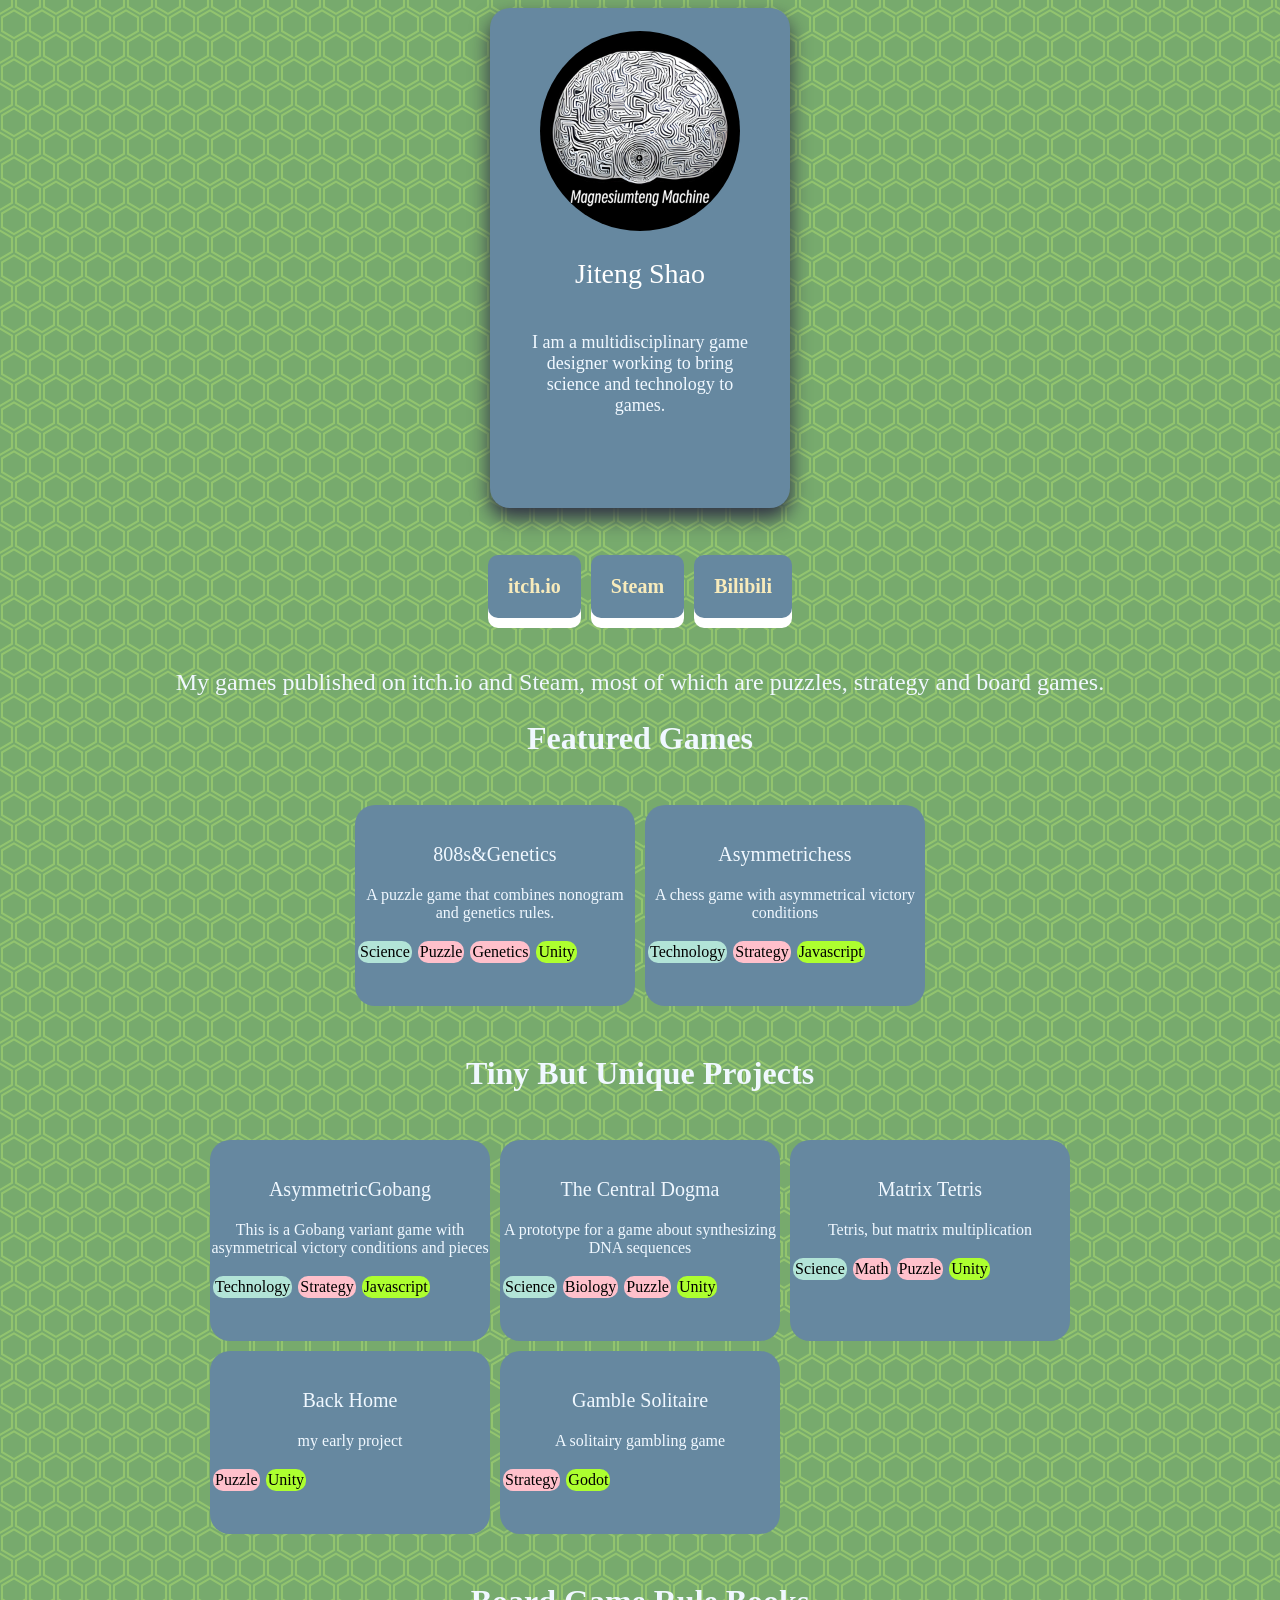
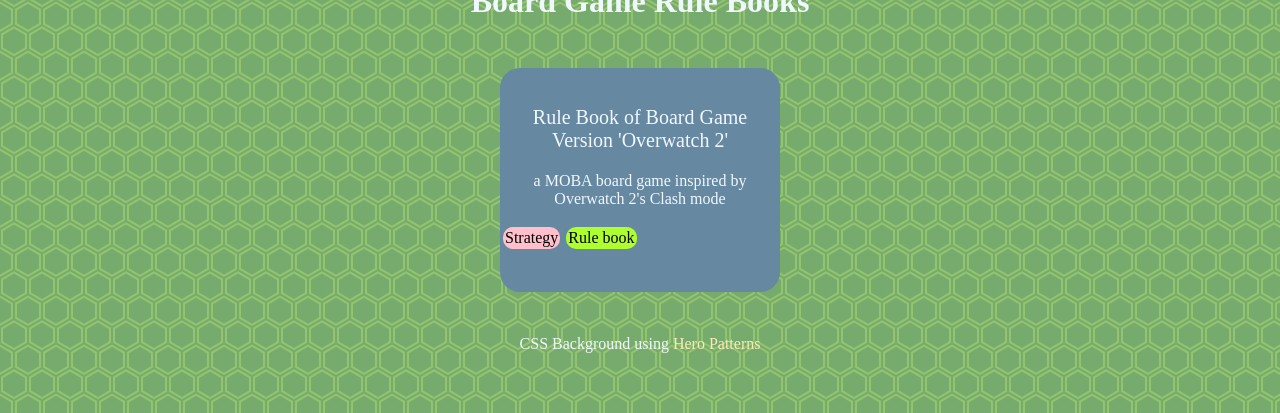
==== commit b26b9dea: "Update index.html" ====
--- a/index.html
+++ b/index.html
@@ -64,6 +64,27 @@
                         </tr>
                     </table>
                 </td>
+                <td class="game-card">
+                    <table class="no-padding">
+                        <tr>
+                            <a href="https://magnesiumteng-machine.itch.io/asymmetrichess">
+                                <img src="https://img.itch.zone/aW1nLzE5MzQ0Mjk4LnBuZw==/315x250%23c/6u7DuE.png" alt=""
+                                    class="title-img">
+                            </a>
+                        </tr>
+                        <tr>
+                            <p class="title">Asymmetrichess</p>
+                        </tr>
+                        <tr>
+                            <p class="desctiption">A chess game with asymmetrical victory conditions</p>
+                        </tr>
+                        <tr>
+                            <span class="type-technology"></span>
+                            <span class="type-strategy"></span>
+                            <span class="type-javascript"></span>
+                        </tr>
+                    </table>
+                </td>
             </tr>
         </table>
     </div>
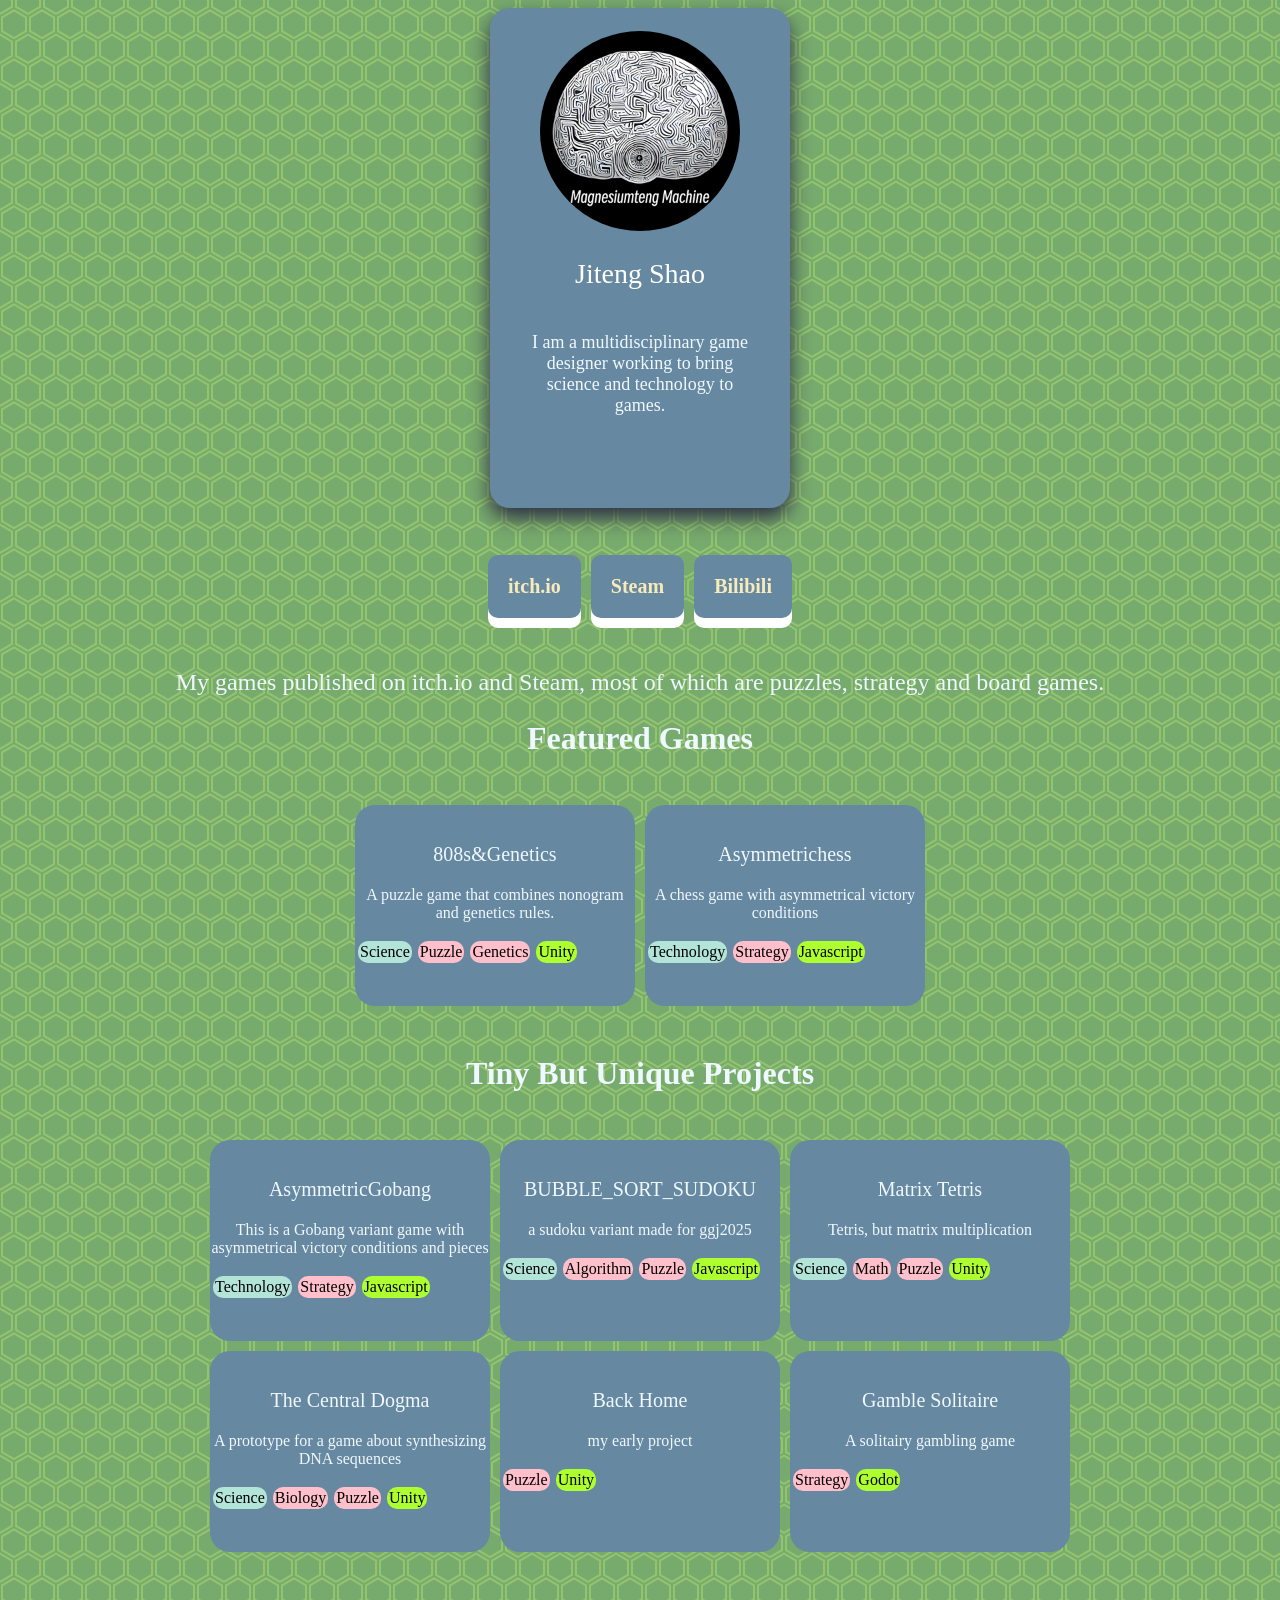
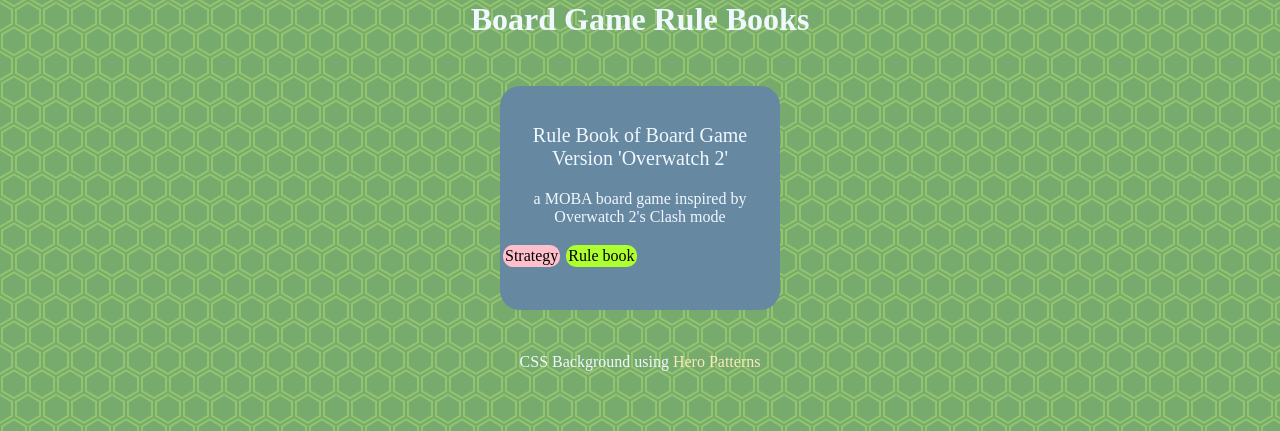
==== commit 49f9528c: "update game info" ====
--- a/index.html
+++ b/index.html
@@ -117,6 +117,56 @@
                 <td class="game-card">
                     <table class="no-padding">
                         <tr>
+                            <a href="https://magnesiumteng-machine.itch.io/bubble-sort-sudoku">
+                                <img src="https://img.itch.zone/aW1nLzE5NDM0Mjk3LnBuZw==/315x250%23c/rPrEnA.png" alt=""
+                                    class="title-img">
+                            </a>
+                        </tr>
+                        <tr>
+                            <p class="title">BUBBLE_SORT_SUDOKU</p>
+                        </tr>
+                        <tr>
+                            <p class="desctiption">a sudoku variant made for ggj2025</p>
+                        </tr>
+                        <tr>
+                            <span class="type-science"></span>
+                            <span class="type-algorithm"></span>
+                            <span class="type-puzzle"></span>
+                            <span class="type-javascript"></span>
+                        </tr>
+                    </table>
+                </td>
+                
+
+                <td class="game-card">
+                    <table class="no-padding">
+                        <tr>
+                            <a href="https://magnesiumteng-machine.itch.io/matrix-tetris">
+                                <img src="https://img.itch.zone/aW1nLzE4OTYxMjI2LnBuZw==/315x250%23c/rKKHln.png" alt=""
+                                    class="title-img">
+                            </a>
+                        </tr>
+                        <tr>
+                            <p class="title">Matrix Tetris</p>
+                        </tr>
+                        <tr>
+                            <p class="desctiption">Tetris, but matrix multiplication
+                            </p>
+                        </tr>
+                        <tr>
+                            <span class="type-science"></span>
+                            <span class="type-math"></span>
+                            <span class="type-puzzle"></span>
+                            <span class="type-unity"></span>
+                        </tr>
+                    </table>
+                </td>
+            </tr>
+
+            <tr class="flex-container">
+                <td class="game-card">
+                    <table class="no-padding">
+                        <tr>
                             <a href="https://magnesiumteng-machine.itch.io/the-central-dogma">
                                 <img src="https://img.itch.zone/aW1nLzE4OTYxMTYyLnBuZw==/315x250%23c/K3eawi.png" alt=""
                                     class="title-img">
@@ -136,33 +186,6 @@
                         </tr>
                     </table>
                 </td>
-
-                <td class="game-card">
-                    <table class="no-padding">
-                        <tr>
-                            <a href="https://magnesiumteng-machine.itch.io/matrix-tetris">
-                                <img src="https://img.itch.zone/aW1nLzE4OTYxMjI2LnBuZw==/315x250%23c/rKKHln.png" alt=""
-                                    class="title-img">
-                            </a>
-                        </tr>
-                        <tr>
-                            <p class="title">Matrix Tetris</p>
-                        </tr>
-                        <tr>
-                            <p class="desctiption">Tetris, but matrix multiplication
-                            </p>
-                        </tr>
-                        <tr>
-                            <span class="type-science"></span>
-                            <span class="type-math"></span>
-                            <span class="type-puzzle"></span>
-                            <span class="type-unity"></span>
-                        </tr>
-                    </table>
-                </td>
-            </tr>
-
-            <tr class="flex-container">
                 <td class="game-card">
                     <table class="no-padding">
                         <tr>
--- a/theme.css
+++ b/theme.css
@@ -197,6 +197,16 @@
     margin: 3px;
 }
 
+
+.type-algorithm::after {
+    content: "Algorithm";
+    display: inline-block;
+    background-color: pink;
+    border-radius: 10px;
+    padding: 2px;
+    margin: 3px;
+}
+
 .type-math::after {
     content: "Math";
     display: inline-block;
